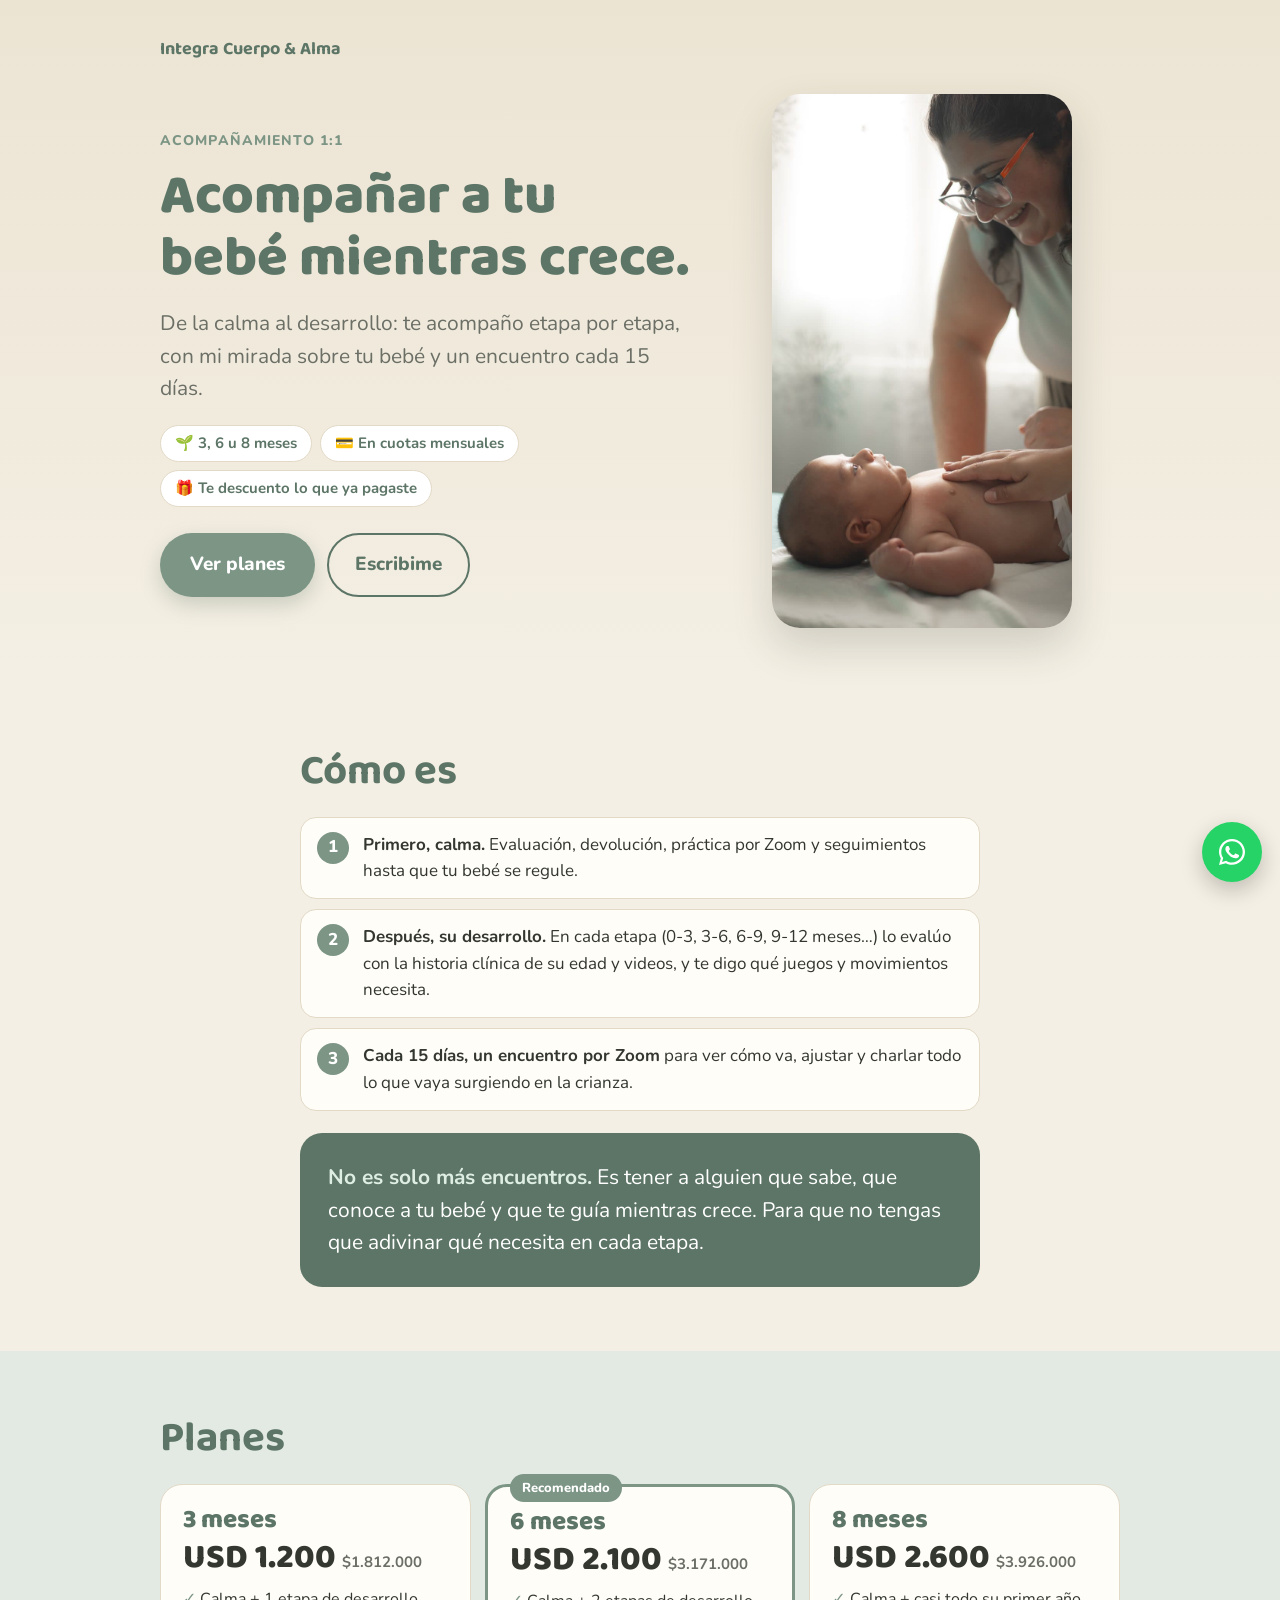
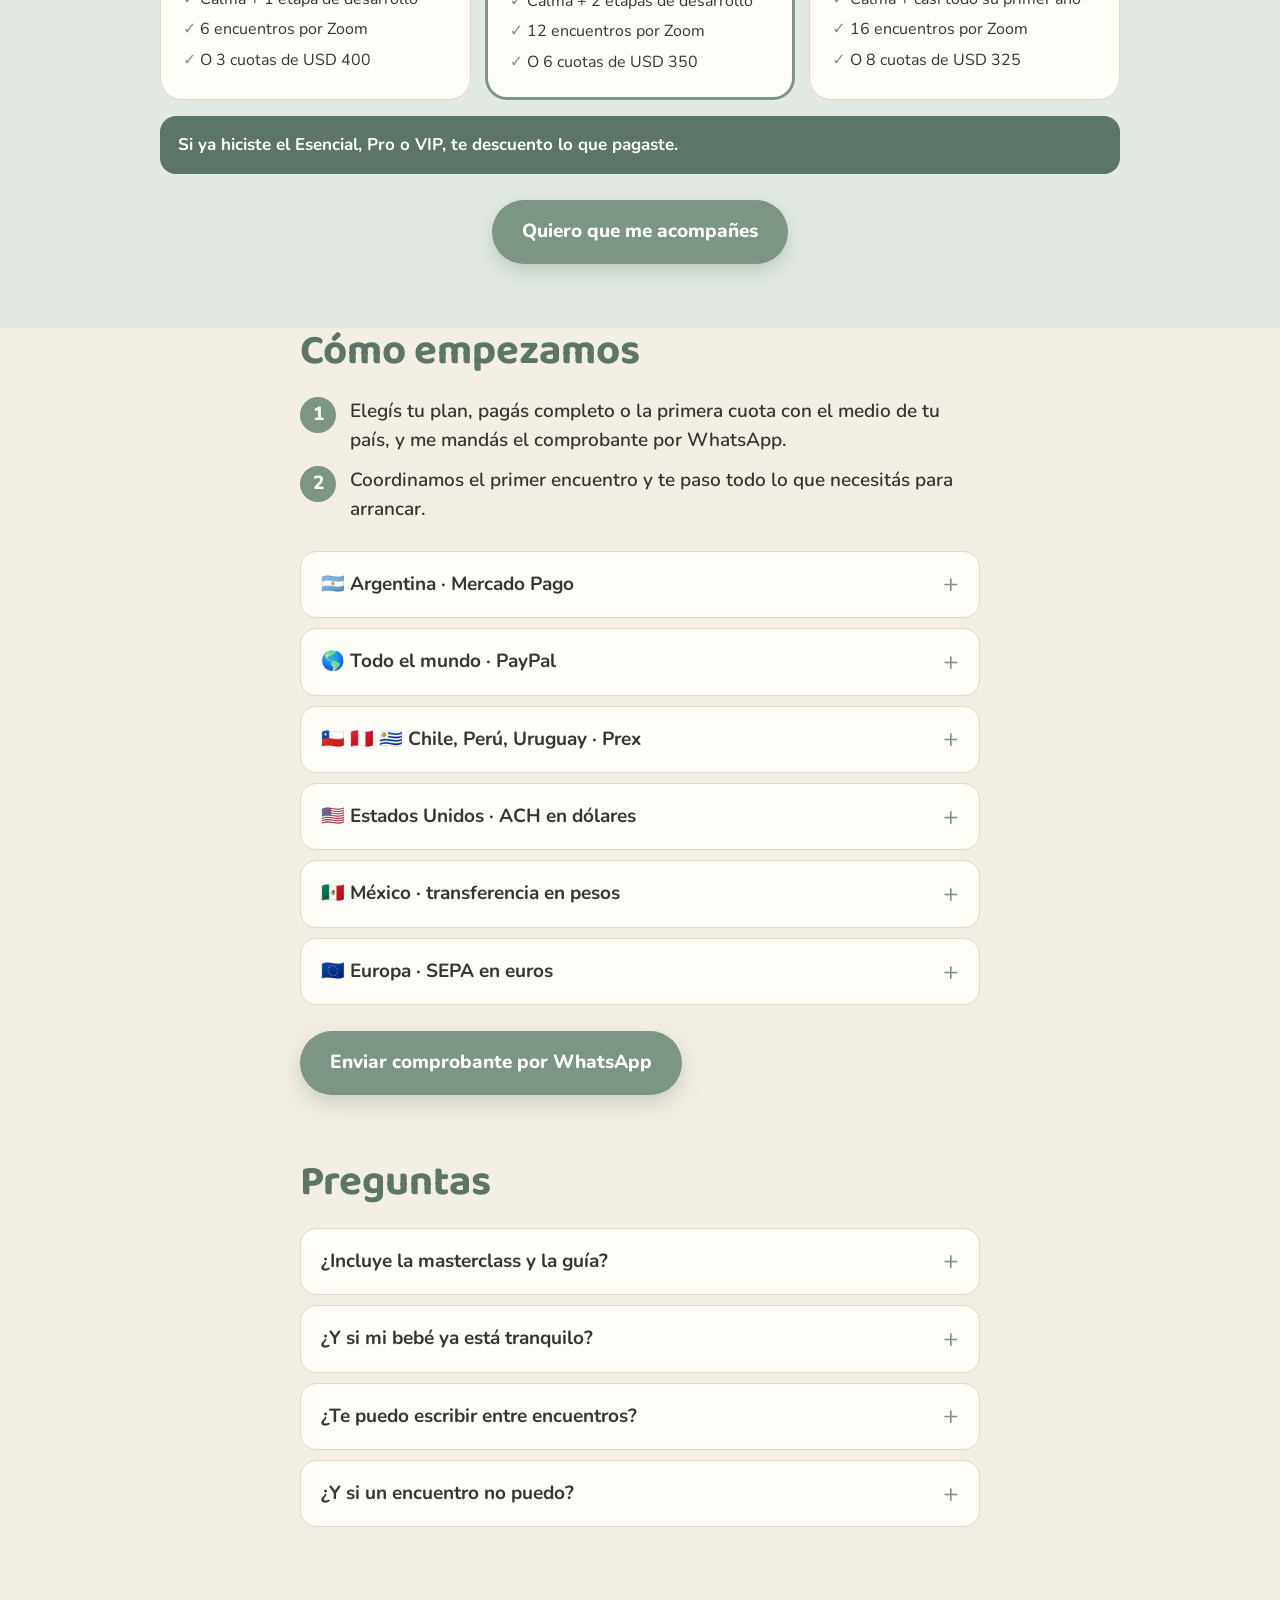
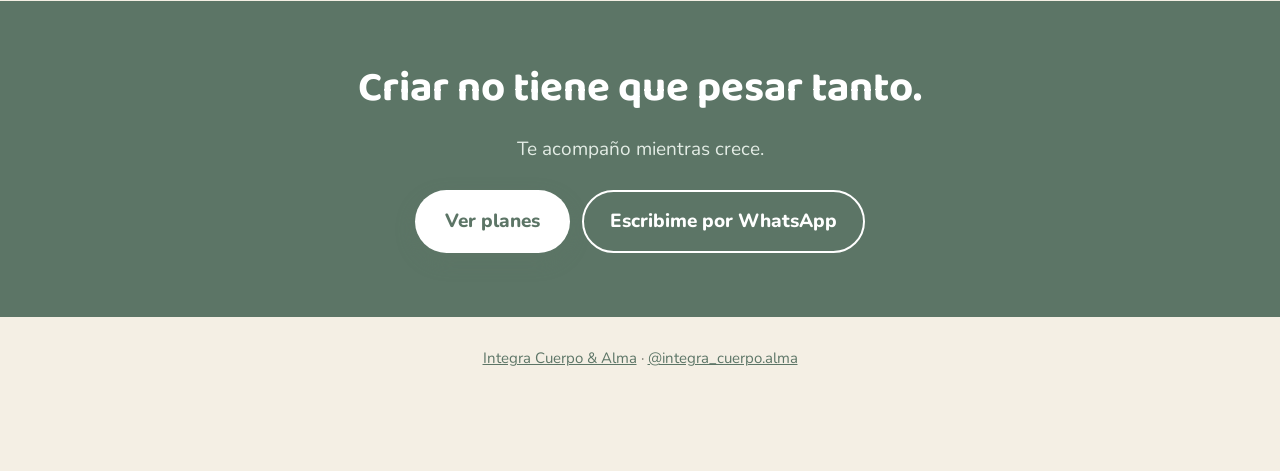
==== integra-web/acompanamiento/index.html @ f88e1fa2 "Página escondida de acompañamiento y mención en Calma y Neurodesarrollo Co-Authored-By: Claude Opus " ====
<!doctype html>
<html lang="es">
<head>
<meta charset="utf-8">
<meta name="viewport" content="width=device-width, initial-scale=1">
<title>Acompañar a tu bebé mientras crece | Integra Cuerpo &amp; Alma</title>
<meta name="description" content="Acompañamiento de 3, 6 u 8 meses con Noelia Avendaño: de la calma al desarrollo de tu bebé.">
<meta name="robots" content="noindex">
<link rel="preconnect" href="https://fonts.googleapis.com">
<link rel="preconnect" href="https://fonts.gstatic.com" crossorigin>
<link href="https://fonts.googleapis.com/css2?family=Baloo+2:wght@500;600;700;800&family=Nunito:wght@400;600;700;800&display=swap" rel="stylesheet">
<style>
  :root{
    --cream:#F4EFE4; --sand:#ECE4D3; --card:#fffdf8;
    --euca:#7C9585; --euca-deep:#5C7566; --euca-soft:#e3eae4;
    --ink:#33372f; --muted:#6b6f66; --line:#e2d9c6; --radius:22px;
  }
  *{box-sizing:border-box}
  html{scroll-behavior:smooth}
  body{margin:0;background:var(--cream);color:var(--ink);font-family:"Nunito",system-ui,sans-serif;font-size:19px;line-height:1.55;-webkit-font-smoothing:antialiased}
  h1,h2,h3{font-family:"Baloo 2","Nunito",sans-serif;font-weight:700;line-height:1.12;margin:0;color:var(--euca-deep)}
  h1{font-size:clamp(34px,8.6vw,56px);font-weight:800}
  h2{font-size:clamp(29px,7vw,42px);margin-bottom:22px}
  h3{font-size:24px;margin-bottom:4px}
  p{margin:0 0 14px}
  a{color:var(--euca-deep)}
  .wrap{max-width:720px;margin:0 auto;padding:0 20px}
  .wide{max-width:1000px}
  section{padding:64px 0}
  .eyebrow{display:inline-block;font-weight:800;font-size:14px;letter-spacing:.08em;text-transform:uppercase;color:var(--euca);margin-bottom:14px}
  .lead{font-size:21px;color:var(--muted)}
  .btn{display:inline-block;background:var(--euca);color:#fff;text-decoration:none;font-weight:800;font-size:19px;padding:17px 30px;border-radius:999px;box-shadow:0 8px 20px rgba(92,117,102,.28);transition:transform .15s,background .15s}
  .btn:hover{transform:translateY(-2px);background:var(--euca-deep)}
  .btn-ghost{background:transparent;color:var(--euca-deep);box-shadow:none;border:2px solid var(--euca-deep);padding:15px 26px}
  .btn-ghost:hover{background:var(--euca-deep);color:#fff}
  .btns{display:flex;flex-wrap:wrap;gap:12px;margin-top:26px}
  .card{background:var(--card);border-radius:var(--radius);padding:26px;border:1px solid var(--line)}

  /* Hero */
  .hero{padding:36px 0 56px;background:linear-gradient(180deg,var(--sand),var(--cream))}
  .brand{font-family:"Baloo 2",sans-serif;font-weight:700;color:var(--euca-deep);font-size:18px;margin-bottom:30px}
  .hero-grid{display:grid;gap:30px;align-items:center}
  .hero .lead{margin-top:16px}
  .hero-media{justify-self:center;width:min(300px,78vw)}
  .hero-media img{display:block;width:100%;height:auto;border-radius:28px;box-shadow:0 18px 40px rgba(51,55,47,.18)}
  .hero-media video{display:block;width:100%;height:auto;border-radius:28px;box-shadow:0 18px 40px rgba(51,55,47,.18);background:var(--sand)}
  .chips{display:flex;flex-wrap:wrap;gap:8px;margin-top:20px}
  .chip{background:#fff;border:1px solid var(--line);border-radius:999px;padding:6px 14px;font-size:15px;font-weight:700;color:var(--euca-deep)}

  /* Te pasa */
  .pains{list-style:none;padding:0;margin:0 0 26px;display:grid;gap:12px}
  .pains li{background:var(--card);border-radius:16px;padding:16px 20px;border-left:5px solid var(--euca);font-weight:600}
  .reframe{background:var(--euca-deep);color:#fff;border-radius:var(--radius);padding:28px}
  .reframe p{margin:0;font-size:21px}
  .reframe strong{color:#dfeee3}

  /* Video */
  .video-sec{background:var(--sand)}
  .video-grid{display:grid;gap:28px;align-items:center}
  .video-box{justify-self:center;width:min(340px,86vw)}
  .video-box video{display:block;width:100%;height:auto;border-radius:24px;background:#000;box-shadow:0 18px 40px rgba(51,55,47,.2)}

  /* Cómo es */
  .timeline{display:grid;gap:14px;position:relative}
  .tl{display:flex;gap:18px;align-items:flex-start}
  .tl-dot{flex:0 0 52px;height:52px;border-radius:50%;background:var(--euca-soft);display:flex;align-items:center;justify-content:center;font-size:24px}
  .tl .card{flex:1;padding:22px}
  .tl .when{font-weight:800;color:var(--euca);font-size:14px;text-transform:uppercase;letter-spacing:.06em}
  .tl p{margin:6px 0 0;color:var(--muted)}
  .tl.daily .card{background:var(--euca-soft);border-color:#cbd8cd}
  .tl.daily .when{color:var(--euca-deep)}

  /* Te llevás */
  .take{list-style:none;padding:0;margin:0;display:grid;gap:10px}
  .take li{display:flex;gap:12px;align-items:flex-start;font-weight:600}
  .take li::before{content:"✓";flex:0 0 30px;height:30px;border-radius:50%;background:var(--euca);color:#fff;display:flex;align-items:center;justify-content:center;font-weight:800;font-size:16px;margin-top:1px}

  /* Experiencias */
  .exp{background:var(--sand)}
  .exp-track{display:flex;align-items:flex-start;gap:16px;overflow-x:auto;scroll-snap-type:x mandatory;padding:4px 20px 18px;margin:0 -20px;-webkit-overflow-scrolling:touch}
  .exp-card{flex:0 0 min(330px,84vw);scroll-snap-align:start;background:var(--card);border-radius:var(--radius);padding:24px;border:1px solid var(--line);display:flex;flex-direction:column;gap:12px}
  .exp-card .stars{color:#c9a24a;letter-spacing:2px}
  .exp-card blockquote{margin:0;font-size:17px}
  .exp-card .who{font-weight:800;color:var(--euca-deep);margin-top:auto}
  .exp-card audio{width:100%}
  .exp-card img{width:100%;height:auto;border-radius:14px}
  .exp-tag{align-self:flex-start;font-size:13px;font-weight:800;letter-spacing:.05em;text-transform:uppercase;padding:4px 12px;border-radius:999px}
  .exp-tag.online{background:var(--euca);color:#fff}
  .exp-tag.pres{background:var(--sand);color:var(--euca-deep)}
  .exp-card .part{font-size:14px;color:var(--muted);margin-bottom:-6px}
  .exp-hint{font-size:15px;color:var(--muted);margin-top:4px}

  .feat{background:var(--card);border:3px solid var(--euca);border-radius:var(--radius);padding:28px;margin-bottom:22px;box-shadow:0 16px 36px rgba(92,117,102,.14)}
  .feat .before{font-family:"Baloo 2",sans-serif;font-size:23px;line-height:1.3;color:var(--euca-deep);margin:14px 0 18px}
  .feat .parts{display:grid;gap:10px}
  .feat audio{width:100%}
  .feat .who{font-weight:800;color:var(--euca-deep);margin-top:16px}
  .care{display:grid;gap:14px;margin-top:22px}
  .care .card h3{font-size:22px;margin-bottom:8px}
  .care .card p{margin:0;color:var(--muted)}
  .next{display:grid;gap:14px}
  .next a.card{display:block;text-decoration:none;color:var(--ink);transition:transform .15s}
  .next a.card:hover{transform:translateY(-2px)}
  .next h3{font-size:22px}
  .next p{margin:4px 0 10px;color:var(--muted);font-size:17px}
  .next .go{font-weight:800;color:var(--euca-deep)}
  .discount{margin:16px auto 0;max-width:430px;background:#fff;border-radius:16px;padding:12px 16px;font-weight:700;color:var(--euca-deep);font-size:17px}
  @media (min-width:700px){.care,.next{grid-template-columns:1fr 1fr}}

  /* Quién soy */
  .me p{color:var(--muted)}
  .quote{font-family:"Baloo 2",sans-serif;font-size:24px;color:var(--euca-deep);line-height:1.3;border-left:5px solid var(--euca);padding-left:18px;margin-top:18px}

  /* Más información */
  .more-sec{padding:10px 0 64px}
  details.more{background:var(--card);border:2px solid var(--euca);border-radius:22px;overflow:hidden}
  details.more>summary{padding:22px 24px;font-size:20px;font-weight:800;color:var(--euca-deep)}
  details.more>summary small{display:block;font-weight:600;font-size:16px;color:var(--muted);margin-top:4px}
  details.more>summary::after{content:"+";font-size:30px;color:var(--euca)}
  details.more[open]>summary{border-bottom:1px solid var(--line)}
  .more-body{padding:8px 24px 26px}
  .more-body h3{font-size:22px;margin:26px 0 10px}
  .more-body p,.more-body li{font-size:17px}
  .more-body ul,.more-body ol{padding-left:22px;margin:0 0 8px}
  .more-body li{margin-bottom:6px}
  .more-body .twocol{display:grid;gap:12px}
  .more-body .box{margin:10px 0;font-size:17px;background:var(--euca-soft);border-radius:16px;padding:16px 18px}
  .more-body .box strong{display:block;color:var(--euca-deep);margin-bottom:6px}
  @media (min-width:700px){.more-body .twocol{grid-template-columns:1fr 1fr}}
  /* Precio */
  .price-sec{background:var(--euca-soft)}
  .price-card{border:3px solid var(--euca);box-shadow:0 16px 36px rgba(92,117,102,.16);text-align:center;padding:32px 26px}
  .price{font-family:"Baloo 2",sans-serif;font-weight:800;font-size:58px;color:var(--euca-deep);line-height:1}
  .price-sub{color:var(--muted);margin-top:6px}
  .split{display:inline-block;background:#fff;border:1px dashed var(--euca);color:var(--euca-deep);font-weight:800;border-radius:999px;padding:8px 18px;margin:18px 0 6px;font-size:17px}
  .price-card .take{text-align:left;margin:24px auto 0;max-width:430px}

  /* Pago */
  .paysteps{counter-reset:s;list-style:none;padding:0;margin:0 0 26px;display:grid;gap:10px}
  .paysteps li{counter-increment:s;display:flex;gap:14px;align-items:flex-start;font-weight:600}
  .paysteps li::before{content:counter(s);flex:0 0 36px;height:36px;border-radius:50%;background:var(--euca);color:#fff;display:flex;align-items:center;justify-content:center;font-weight:800}
  details{background:var(--card);border:1px solid var(--line);border-radius:16px;margin-bottom:10px}
  summary{cursor:pointer;padding:18px 20px;font-weight:700;list-style:none;display:flex;justify-content:space-between;align-items:center;gap:12px}
  summary::-webkit-details-marker{display:none}
  summary::after{content:"+";font-size:26px;color:var(--euca);font-weight:400;line-height:1}
  details[open] summary::after{content:"–"}
  .det{padding:0 20px 18px;font-size:17px}
  .det dl{margin:0;display:grid;grid-template-columns:auto 1fr;gap:6px 14px}
  .det dt{color:var(--muted)}
  .det dd{margin:0;font-weight:700;word-break:break-all}

  /* Final */
  .final{text-align:center;background:var(--euca-deep);color:#fff}
  .final h2{color:#fff}
  .final p{color:#e3ece5}
  .final .btns{justify-content:center}
  .final .btn{background:#fff;color:var(--euca-deep)}
  .final .btn-ghost{background:transparent;color:#fff;border-color:#fff}
  footer{text-align:center;padding:30px 20px 100px;color:var(--muted);font-size:15px}

  .wa{position:fixed;right:18px;bottom:18px;width:60px;height:60px;border-radius:50%;background:#25D366;display:flex;align-items:center;justify-content:center;box-shadow:0 8px 22px rgba(0,0,0,.22);z-index:20}
  .wa svg{width:32px;height:32px;fill:#fff}

  @media (max-width:599px){
    .hero-media{width:min(230px,62vw)}
    .tl-dot{display:none}
  }
  @media (min-width:800px){
    .hero-grid{grid-template-columns:1.35fr 1fr}
    .video-grid{grid-template-columns:1fr 1fr}
  }

  /* ===== NUEVO: etapas, tablas de opciones ===== */
  .stages{display:grid;gap:14px}
  .stage{background:var(--card);border:1px solid var(--line);border-radius:var(--radius);padding:24px;display:flex;flex-direction:column;gap:6px}
  .stage .tag{align-self:flex-start;font-size:13px;font-weight:800;letter-spacing:.06em;text-transform:uppercase;padding:4px 12px;border-radius:999px;background:var(--euca-soft);color:var(--euca-deep)}
  .stage h3{margin:6px 0 2px}
  .stage p{margin:0;color:var(--muted);font-size:17px}
  .stage ul{margin:6px 0 0;padding-left:20px;font-size:17px;color:var(--ink)}
  .stage ul li{margin-bottom:4px}
  .free-note{margin-top:16px;background:var(--euca-soft);border-radius:16px;padding:14px 18px;font-weight:700;color:var(--euca-deep);font-size:17px}
  @media (min-width:700px){.stages{grid-template-columns:1fr 1fr}}

  .plans-sec{background:var(--euca-soft)}
  .plan-block{margin-bottom:40px}
  .plan-block:last-of-type{margin-bottom:0}
  .plan-head{display:flex;flex-direction:column;gap:2px;margin-bottom:14px}
  .plan-head h3{font-size:28px}
  .plan-head p{margin:0;color:var(--muted);font-size:17px}
  .table-wrap{overflow-x:auto;-webkit-overflow-scrolling:touch;border-radius:20px;box-shadow:0 14px 32px rgba(92,117,102,.14)}
  table.plan{width:100%;min-width:340px;border-collapse:separate;border-spacing:0;background:var(--card);font-size:15px;line-height:1.35;border:2px solid var(--euca);border-radius:20px;overflow:hidden}
  table.plan th,table.plan td{padding:12px 8px;text-align:center;vertical-align:middle;border-bottom:1px solid var(--line)}
  table.plan th:first-child,table.plan td:first-child{text-align:left;padding-left:14px;font-weight:700;color:var(--ink);width:34%}
  table.plan thead th{background:var(--euca);color:#fff;font-family:"Baloo 2",sans-serif;font-size:19px;font-weight:700;border-bottom:0}
  table.plan thead th small{display:block;font-family:"Nunito",sans-serif;font-size:12px;font-weight:700;opacity:.9;letter-spacing:.02em}
  table.plan .ok{display:inline-flex;width:26px;height:26px;border-radius:50%;background:var(--euca);color:#fff;align-items:center;justify-content:center;font-weight:800;font-size:14px}
  table.plan .live{font-weight:800;color:var(--euca-deep)}
  table.plan tr.price td{background:var(--sand);border-bottom:0;padding-block:16px}
  table.plan tr.price td:not(:first-child){font-family:"Baloo 2",sans-serif;font-weight:800;font-size:24px;color:var(--euca-deep);line-height:1.05}
  table.plan tr.price small{display:block;font-family:"Nunito",sans-serif;font-size:13px;font-weight:700;color:var(--muted);margin-top:4px}
  @media (min-width:600px){table.plan{font-size:17px}table.plan th,table.plan td{padding:14px 12px}table.plan tr.price td:not(:first-child){font-size:30px}}

  .perks{display:grid;gap:10px;margin-top:28px}
  .perk{background:#fff;border-radius:16px;padding:14px 18px;font-weight:700;color:var(--euca-deep);font-size:17px;display:flex;gap:12px;align-items:flex-start}
  .perk span{font-size:22px;line-height:1.2}
  .perk.big{background:var(--euca-deep);color:#fff;font-size:20px}
  @media (min-width:700px){.perks{grid-template-columns:1fr 1fr}.perk.big{grid-column:1/-1}}

  .follow{display:grid;gap:14px}
  .follow .card h3{font-size:22px;margin-bottom:6px}
  .follow .card p{margin:0;color:var(--muted);font-size:17px}
  @media (min-width:700px){.follow{grid-template-columns:1fr 1fr}}

  /* Preguntas para pensar */
  .reflect{padding:44px 0;text-align:center}
  .reflect p{font-family:"Baloo 2",sans-serif;font-weight:600;font-size:clamp(24px,5.6vw,32px);line-height:1.25;color:var(--euca-deep);margin:0 auto;max-width:560px;text-wrap:balance}
  .reflect small{display:block;margin-top:10px;font-family:"Nunito",sans-serif;font-size:17px;color:var(--muted);font-weight:600}
  .reflect::before{content:"";display:block;width:44px;height:4px;border-radius:4px;background:var(--euca);margin:0 auto 18px;opacity:.6}

  .offer img.ph{width:100%;max-width:100%;height:auto;border-radius:16px;display:block}
  .hero-media img{display:block;width:100%;height:auto;border-radius:28px;box-shadow:0 18px 40px rgba(51,55,47,.18)}
  .me-grid{display:grid;gap:24px;align-items:center}
  .me-grid img{width:100%;max-width:320px;height:auto;border-radius:24px;justify-self:center}
  @media (min-width:700px){.me-grid{grid-template-columns:1fr 1.4fr}}
  .resp audio{width:100%}

  .give{list-style:none;padding:0;margin:0;display:grid;gap:10px}
  .give li{background:var(--card);border:1px solid var(--line);border-radius:16px;padding:14px 18px 14px 50px;position:relative;font-weight:600}
  .give li::before{content:"✓";position:absolute;left:16px;top:13px;width:24px;height:24px;border-radius:50%;background:var(--euca);color:#fff;display:flex;align-items:center;justify-content:center;font-size:14px;font-weight:800}
  .ways{list-style:none;padding:0;margin:0 0 18px;display:grid;gap:12px}
  .ways li{background:var(--card);border-radius:16px;padding:16px 20px;border-left:5px solid var(--euca);font-size:17px}
  .key{font-family:"Baloo 2",sans-serif;font-size:clamp(22px,5vw,27px);line-height:1.3;color:var(--euca-deep);margin-top:22px}
  .tiers{display:grid;gap:14px;margin-bottom:26px}
  .tier{background:var(--card);border:1px solid var(--line);border-radius:var(--radius);padding:22px;display:flex;flex-direction:column;gap:6px}
  .tier.hl{border:3px solid var(--euca)}
  .tier .nm{font-family:"Baloo 2",sans-serif;font-weight:800;font-size:24px;color:var(--euca-deep)}
  .tier .pz{font-weight:800;color:var(--euca-deep)}
  .tier .who{font-weight:700;color:var(--ink);font-size:17px}
  .tier p{margin:0;color:var(--muted);font-size:16px}
  @media (min-width:800px){.tiers{grid-template-columns:repeat(3,1fr)}}

  .sum{display:flex;flex-wrap:wrap;gap:6px 14px;margin-top:18px;font-weight:700;color:var(--euca-deep);font-size:17px}
  .sum span::after{content:"·";margin-left:14px;color:var(--euca)}
  .sum span:last-child::after{content:""}
  .outs{display:grid;gap:10px;grid-template-columns:1fr 1fr;margin-top:18px}
  .outs div{background:var(--card);border:1px solid var(--line);border-radius:16px;padding:14px 16px;font-size:16px}
  .outs b{display:block;font-family:"Baloo 2",sans-serif;font-size:20px;color:var(--euca-deep)}
  .steps4{list-style:none;padding:0;margin:0;display:grid;gap:10px;counter-reset:s}
  .steps4 li{counter-increment:s;display:flex;gap:14px;align-items:flex-start;background:var(--card);border:1px solid var(--line);border-radius:16px;padding:14px 16px;font-size:17px}
  .steps4 li::before{content:counter(s);flex:0 0 32px;height:32px;border-radius:50%;background:var(--euca);color:#fff;display:flex;align-items:center;justify-content:center;font-weight:800}
  .plans{display:grid;gap:14px}
  .pl{background:var(--card);border:1px solid var(--line);border-radius:var(--radius);padding:22px;display:flex;flex-direction:column;gap:8px;position:relative}
  .pl.hl{border:3px solid var(--euca)}
  .pl .badge{position:absolute;top:-13px;left:22px;background:var(--euca);color:#fff;font-size:13px;font-weight:800;padding:4px 12px;border-radius:999px}
  .pl .nm{font-family:"Baloo 2",sans-serif;font-weight:800;font-size:26px;color:var(--euca-deep);line-height:1}
  .pl .pz{font-family:"Baloo 2",sans-serif;font-weight:800;font-size:34px;color:var(--ink);line-height:1}
  .pl .pz small{font-family:"Nunito",sans-serif;font-size:15px;color:var(--muted);font-weight:700;margin-left:6px}
  .pl ul{list-style:none;padding:0;margin:4px 0 0;display:grid;gap:6px;font-size:16px}
  .pl li::before{content:"✓ ";color:var(--euca);font-weight:800}
  .inc{margin-top:16px;background:var(--euca-deep);color:#fff;border-radius:16px;padding:16px 18px;font-weight:700;font-size:17px}
  @media (min-width:800px){.plans{grid-template-columns:repeat(3,1fr)}}
  @media (max-width:420px){.outs{grid-template-columns:1fr}}
  .stick{position:fixed;left:0;right:0;bottom:0;z-index:15;padding:10px max(16px,env(safe-area-inset-right,0px)) calc(10px + env(safe-area-inset-bottom,0px)) max(16px,env(safe-area-inset-left,0px));background:rgba(244,239,228,.96);border-top:1px solid var(--line);display:flex;gap:10px;align-items:center}
  .stick a.btn{flex:1;text-align:center;padding:14px 18px;font-size:17px}
  .stick span{font-weight:800;color:var(--euca-deep);font-size:15px}
  @media (min-width:800px){.stick{display:none}}
  @media (max-width:799px){.wa{bottom:84px}footer{padding-bottom:140px}}
</style>
</head>
<body>

<header class="hero">
  <div class="wrap wide">
    <div class="brand">Integra Cuerpo &amp; Alma</div>
    <div class="hero-grid">
      <div>
        <span class="eyebrow">Acompañamiento 1:1</span>
        <h1>Acompañar a tu bebé mientras crece.</h1>
        <p class="lead">De la calma al desarrollo: te acompaño etapa por etapa, con mi mirada sobre tu bebé y un encuentro cada 15 días.</p>
        <div class="chips"><span class="chip">🌱 3, 6 u 8 meses</span><span class="chip">💳 En cuotas mensuales</span><span class="chip">🎁 Te descuento lo que ya pagaste</span></div>
        <div class="btns"><a class="btn" href="#planes">Ver planes</a><a class="btn btn-ghost" href="https://wa.me/5492604419242?text=Hola%20Noe%2C%20quiero%20saber%20m%C3%A1s%20sobre%20el%20acompa%C3%B1amiento">Escribime</a></div>
      </div>
      <div class="hero-media"><img src="assets/foto.jpg" alt="Noelia sonríe a un bebé acostado boca arriba"></div>
    </div>
  </div>
</header>

<section>
  <div class="wrap">
    <h2>Cómo es</h2>
    <ol class="steps4">
      <li><span><strong>Primero, calma.</strong> Evaluación, devolución, práctica por Zoom y seguimientos hasta que tu bebé se regule.</span></li>
      <li><span><strong>Después, su desarrollo.</strong> En cada etapa (0-3, 3-6, 6-9, 9-12 meses…) lo evalúo con la historia clínica de su edad y videos, y te digo qué juegos y movimientos necesita.</span></li>
      <li><span><strong>Cada 15 días, un encuentro por Zoom</strong> para ver cómo va, ajustar y charlar todo lo que vaya surgiendo en la crianza.</span></li>
    </ol>
    <div class="reframe" style="margin-top:22px"><p><strong>No es solo más encuentros.</strong> Es tener a alguien que sabe, que conoce a tu bebé y que te guía mientras crece. Para que no tengas que adivinar qué necesita en cada etapa.</p></div>
  </div>
</section>

<section class="plans-sec" id="planes">
  <div class="wrap wide">
    <h2>Planes</h2>
    <div class="plans">
      <div class="pl">
        <span class="nm">3 meses</span>
        <span class="pz">USD 1.200<small>$1.812.000</small></span>
        <ul><li>Calma + 1 etapa de desarrollo</li><li>6 encuentros por Zoom</li><li>O 3 cuotas de USD 400</li></ul>
      </div>
      <div class="pl hl">
        <span class="badge">Recomendado</span>
        <span class="nm">6 meses</span>
        <span class="pz">USD 2.100<small>$3.171.000</small></span>
        <ul><li>Calma + 2 etapas de desarrollo</li><li>12 encuentros por Zoom</li><li>O 6 cuotas de USD 350</li></ul>
      </div>
      <div class="pl">
        <span class="nm">8 meses</span>
        <span class="pz">USD 2.600<small>$3.926.000</small></span>
        <ul><li>Calma + casi todo su primer año</li><li>16 encuentros por Zoom</li><li>O 8 cuotas de USD 325</li></ul>
      </div>
    </div>
    <div class="inc">Si ya hiciste el Esencial, Pro o VIP, te descuento lo que pagaste.</div>
    <div class="btns" style="justify-content:center"><a class="btn" href="#pagar">Quiero que me acompañes</a></div>
  </div>
</section>

<!-- 11. CÓMO PAGAR -->
<section id="pagar" style="padding-top:0">
  <div class="wrap">
    <h2>Cómo empezamos</h2>
    <ol class="paysteps">
      <li>Elegís tu plan, pagás completo o la primera cuota con el medio de tu país, y me mandás el comprobante por WhatsApp.</li>
      <li>Coordinamos el primer encuentro y te paso todo lo que necesitás para arrancar.</li>
    </ol>

    <details>
      <summary>🇦🇷 Argentina · Mercado Pago</summary>
      <div class="det"><dl><dt>Alias</dt><dd>noe.kine</dd><dt>Titular</dt><dd>Noelia Soledad Avendaño</dd></dl></div>
    </details>
    <details>
      <summary>🌎 Todo el mundo · PayPal</summary>
      <div class="det"><dl><dt>Link</dt><dd><a href="https://paypal.me/avendanonoe">paypal.me/avendanonoe</a></dd></dl></div>
    </details>
    <details>
      <summary>🇨🇱 🇵🇪 🇺🇾 Chile, Perú, Uruguay · Prex</summary>
      <div class="det"><dl><dt>Cuenta</dt><dd>37288305</dd><dt>País</dt><dd>Prex Argentina</dd><dt>Titular</dt><dd>Noelia Soledad Avendaño</dd></dl></div>
    </details>
    <details>
      <summary>🇺🇸 Estados Unidos · ACH en dólares</summary>
      <div class="det"><dl><dt>Banco</dt><dd>Lead Bank</dd><dt>ABA / ruta</dt><dd>101019644</dd><dt>Cuenta</dt><dd>211958554917</dd><dt>Tipo</dt><dd>Corriente (Checking)</dd><dt>Titular</dt><dd>Noelia Soledad Avendaño</dd></dl></div>
    </details>
    <details>
      <summary>🇲🇽 México · transferencia en pesos</summary>
      <div class="det"><dl><dt>Banco</dt><dd>Finco Pay</dd><dt>CLABE</dt><dd>734180020025240118</dd><dt>Titular</dt><dd>Noelia Soledad Avendaño</dd></dl></div>
    </details>
    <details>
      <summary>🇪🇺 Europa · SEPA en euros</summary>
      <div class="det"><dl><dt>IBAN</dt><dd>LU33 4080 0000 4977 5957</dd><dt>Titular</dt><dd>NOELIA SOLEDAD AVENDANO</dd></dl></div>
    </details>

    <div class="btns">
      <a class="btn" href="https://wa.me/5492604419242?text=Hola%20Noe%2C%20ya%20pagu%C3%A9%20la%20acompa%C3%B1amiento.%20Te%20mando%20el%20comprobante">Enviar comprobante por WhatsApp</a>
    </div>
  </div>
</section>


<section style="padding-top:0">
  <div class="wrap">
    <h2>Preguntas</h2>
    <details><summary>¿Incluye la masterclass y la guía?</summary><div class="det">Sí. Si todavía no las tenés, te las comparto apenas arrancamos.</div></details>
    <details><summary>¿Y si mi bebé ya está tranquilo?</summary><div class="det">Arrancamos directo por su desarrollo, y los encuentros los usamos para acompañar cada etapa.</div></details>
    <details><summary>¿Te puedo escribir entre encuentros?</summary><div class="det">Sí, contame cómo van. Las dudas las resolvemos en los encuentros, cara a cara. Si surge algo urgente, lo vemos antes.</div></details>
    <details><summary>¿Y si un encuentro no puedo?</summary><div class="det">Avisame con un día de anticipación y lo pasamos a otro día.</div></details>
  </div>
</section>

<section class="final">
  <div class="wrap">
    <h2>Criar no tiene que pesar tanto.</h2>
    <p>Te acompaño mientras crece.</p>
    <div class="btns"><a class="btn" href="#planes">Ver planes</a><a class="btn btn-ghost" href="https://wa.me/5492604419242?text=Hola%20Noe%2C%20quiero%20saber%20m%C3%A1s%20sobre%20el%20acompa%C3%B1amiento">Escribime por WhatsApp</a></div>
  </div>
</section>

<footer>
  <a href="../">Integra Cuerpo &amp; Alma</a> · <a href="https://instagram.com/integra_cuerpo.alma">@integra_cuerpo.alma</a>
</footer>



<a class="wa" href="https://wa.me/5492604419242?text=Hola%20Noe%2C%20quiero%20saber%20m%C3%A1s%20sobre%20el%20acompa%C3%B1amiento" aria-label="Escribime por WhatsApp">
  <svg viewBox="0 0 32 32"><path d="M16 3C8.8 3 3 8.7 3 15.8c0 2.3.6 4.5 1.8 6.5L3 29l6.9-1.8c1.9 1 4 1.6 6.1 1.6 7.2 0 13-5.7 13-12.8S23.2 3 16 3zm0 23.5c-1.9 0-3.8-.5-5.4-1.5l-.4-.2-4.1 1.1 1.1-4-.3-.4c-1.1-1.7-1.6-3.6-1.6-5.6C5.3 9.9 10.1 5.2 16 5.2s10.7 4.7 10.7 10.6S21.9 26.5 16 26.5zm5.9-7.9c-.3-.2-1.9-.9-2.2-1-.3-.1-.5-.2-.7.2-.2.3-.8 1-1 1.2-.2.2-.4.2-.7.1-.3-.2-1.4-.5-2.6-1.6-1-.9-1.6-1.9-1.8-2.2-.2-.3 0-.5.1-.7l.5-.6c.2-.2.2-.4.3-.6.1-.2 0-.4 0-.6l-1-2.4c-.3-.6-.5-.5-.7-.5h-.6c-.2 0-.6.1-.9.4-.3.3-1.2 1.1-1.2 2.7s1.2 3.2 1.4 3.4c.2.2 2.4 3.6 5.8 5 .8.3 1.4.5 1.9.7.8.3 1.5.2 2.1.1.6-.1 1.9-.8 2.2-1.5.3-.7.3-1.4.2-1.5-.1-.2-.3-.3-.6-.4z"/></svg>
</a>
</body>
</html>
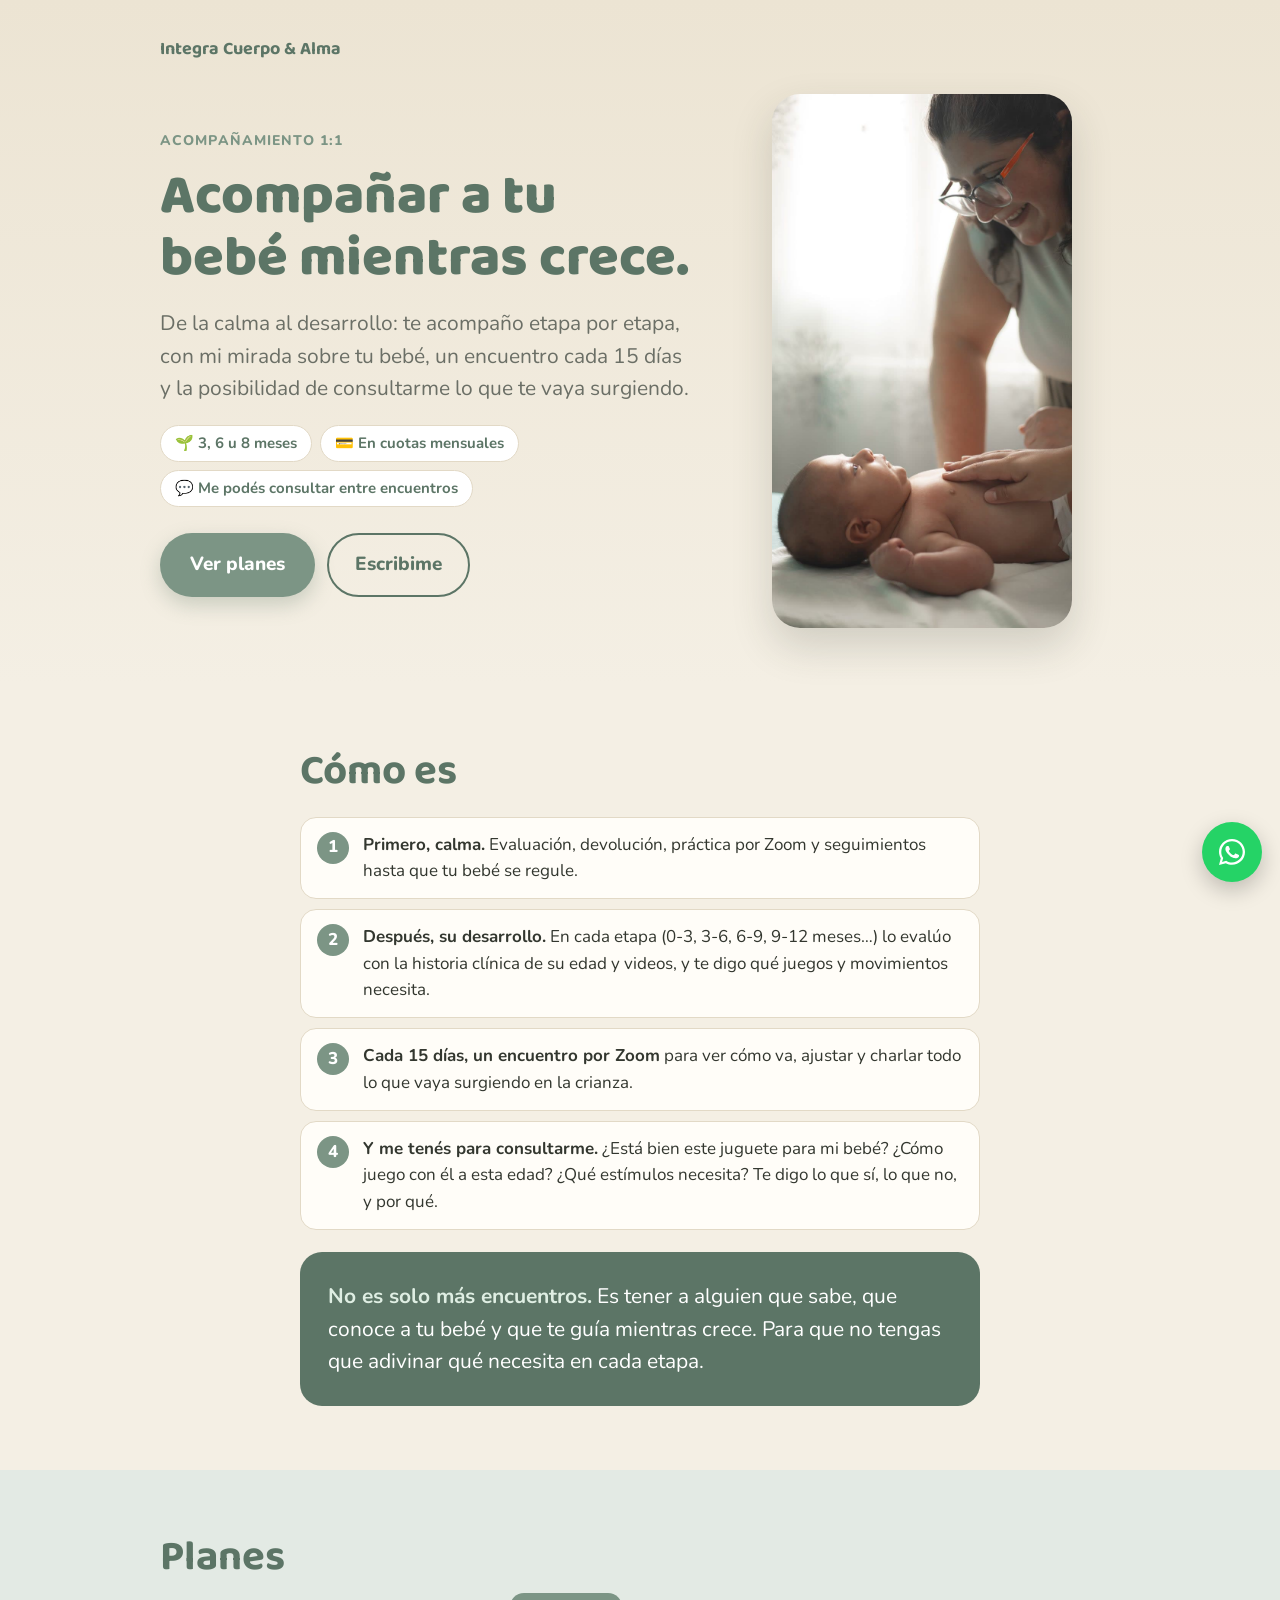
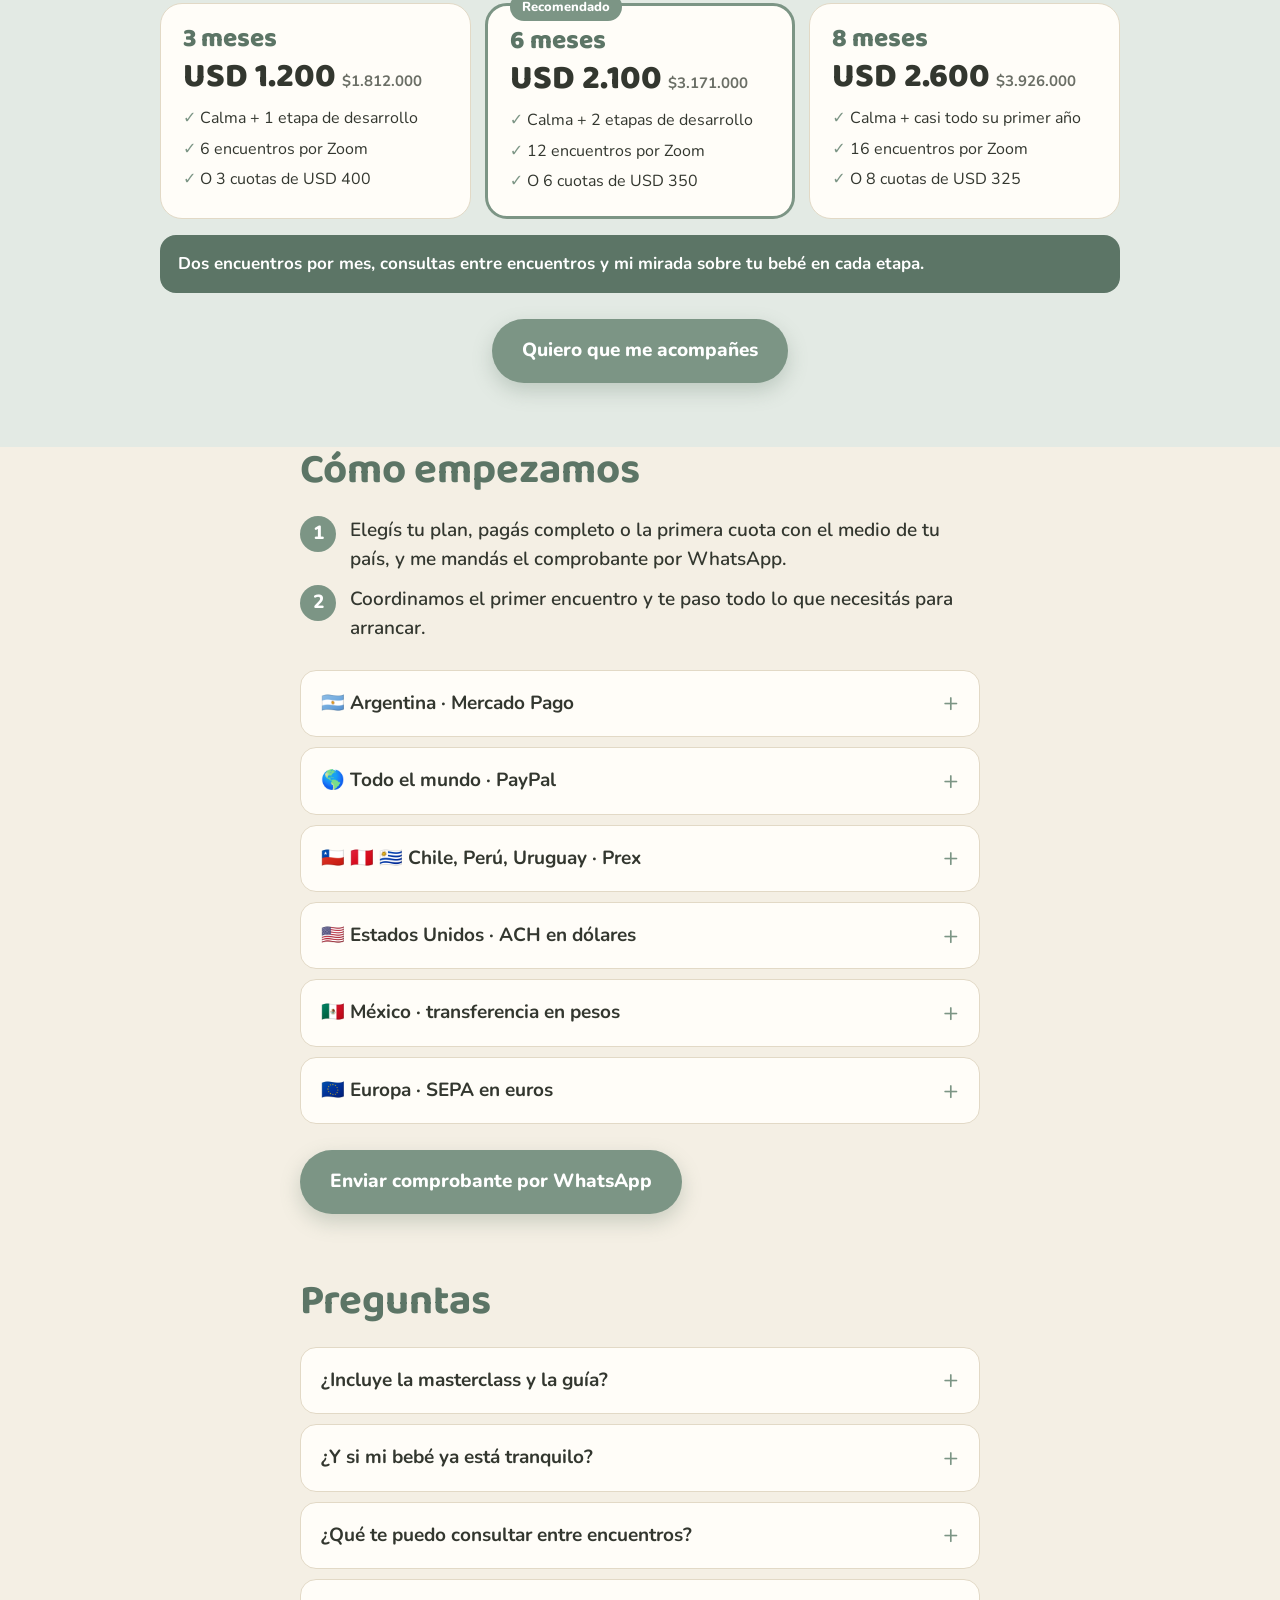
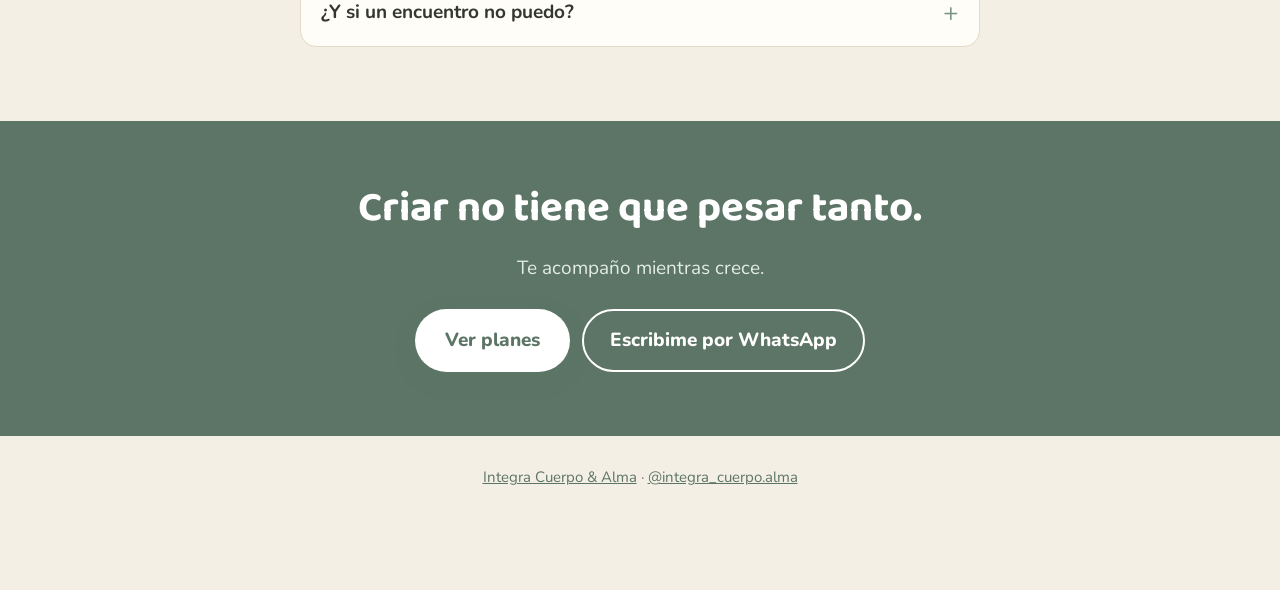
==== commit 4472b96e: "Acompañamiento: sin descuento, con consultas entre encuentros Co-Authored-By: Claude Opus 5.5 <norep" ====
--- a/integra-web/acompanamiento/index.html
+++ b/integra-web/acompanamiento/index.html
@@ -276,8 +276,8 @@
       <div>
         <span class="eyebrow">Acompañamiento 1:1</span>
         <h1>Acompañar a tu bebé mientras crece.</h1>
-        <p class="lead">De la calma al desarrollo: te acompaño etapa por etapa, con mi mirada sobre tu bebé y un encuentro cada 15 días.</p>
-        <div class="chips"><span class="chip">🌱 3, 6 u 8 meses</span><span class="chip">💳 En cuotas mensuales</span><span class="chip">🎁 Te descuento lo que ya pagaste</span></div>
+        <p class="lead">De la calma al desarrollo: te acompaño etapa por etapa, con mi mirada sobre tu bebé, un encuentro cada 15 días y la posibilidad de consultarme lo que te vaya surgiendo.</p>
+        <div class="chips"><span class="chip">🌱 3, 6 u 8 meses</span><span class="chip">💳 En cuotas mensuales</span><span class="chip">💬 Me podés consultar entre encuentros</span></div>
         <div class="btns"><a class="btn" href="#planes">Ver planes</a><a class="btn btn-ghost" href="https://wa.me/5492604419242?text=Hola%20Noe%2C%20quiero%20saber%20m%C3%A1s%20sobre%20el%20acompa%C3%B1amiento">Escribime</a></div>
       </div>
       <div class="hero-media"><img src="assets/foto.jpg" alt="Noelia sonríe a un bebé acostado boca arriba"></div>
@@ -292,6 +292,7 @@
       <li><span><strong>Primero, calma.</strong> Evaluación, devolución, práctica por Zoom y seguimientos hasta que tu bebé se regule.</span></li>
       <li><span><strong>Después, su desarrollo.</strong> En cada etapa (0-3, 3-6, 6-9, 9-12 meses…) lo evalúo con la historia clínica de su edad y videos, y te digo qué juegos y movimientos necesita.</span></li>
       <li><span><strong>Cada 15 días, un encuentro por Zoom</strong> para ver cómo va, ajustar y charlar todo lo que vaya surgiendo en la crianza.</span></li>
+      <li><span><strong>Y me tenés para consultarme.</strong> ¿Está bien este juguete para mi bebé? ¿Cómo juego con él a esta edad? ¿Qué estímulos necesita? Te digo lo que sí, lo que no, y por qué.</span></li>
     </ol>
     <div class="reframe" style="margin-top:22px"><p><strong>No es solo más encuentros.</strong> Es tener a alguien que sabe, que conoce a tu bebé y que te guía mientras crece. Para que no tengas que adivinar qué necesita en cada etapa.</p></div>
   </div>
@@ -318,7 +319,7 @@
         <ul><li>Calma + casi todo su primer año</li><li>16 encuentros por Zoom</li><li>O 8 cuotas de USD 325</li></ul>
       </div>
     </div>
-    <div class="inc">Si ya hiciste el Esencial, Pro o VIP, te descuento lo que pagaste.</div>
+    <div class="inc">Dos encuentros por mes, consultas entre encuentros y mi mirada sobre tu bebé en cada etapa.</div>
     <div class="btns" style="justify-content:center"><a class="btn" href="#pagar">Quiero que me acompañes</a></div>
   </div>
 </section>
@@ -369,7 +370,7 @@
     <h2>Preguntas</h2>
     <details><summary>¿Incluye la masterclass y la guía?</summary><div class="det">Sí. Si todavía no las tenés, te las comparto apenas arrancamos.</div></details>
     <details><summary>¿Y si mi bebé ya está tranquilo?</summary><div class="det">Arrancamos directo por su desarrollo, y los encuentros los usamos para acompañar cada etapa.</div></details>
-    <details><summary>¿Te puedo escribir entre encuentros?</summary><div class="det">Sí, contame cómo van. Las dudas las resolvemos en los encuentros, cara a cara. Si surge algo urgente, lo vemos antes.</div></details>
+    <details><summary>¿Qué te puedo consultar entre encuentros?</summary><div class="det">Todo lo de su desarrollo y su día a día: qué juguetes sí y cuáles no, cómo jugar con él, qué estímulos necesita en cada etapa, si algo que querés comprarle está bueno o no. Lo que es más para charlar lo dejamos para el encuentro. Ojo: no soy pediatra; lo médico (fiebre, medicación, enfermedades) lo ves con su pediatra.</div></details>
     <details><summary>¿Y si un encuentro no puedo?</summary><div class="det">Avisame con un día de anticipación y lo pasamos a otro día.</div></details>
   </div>
 </section>
